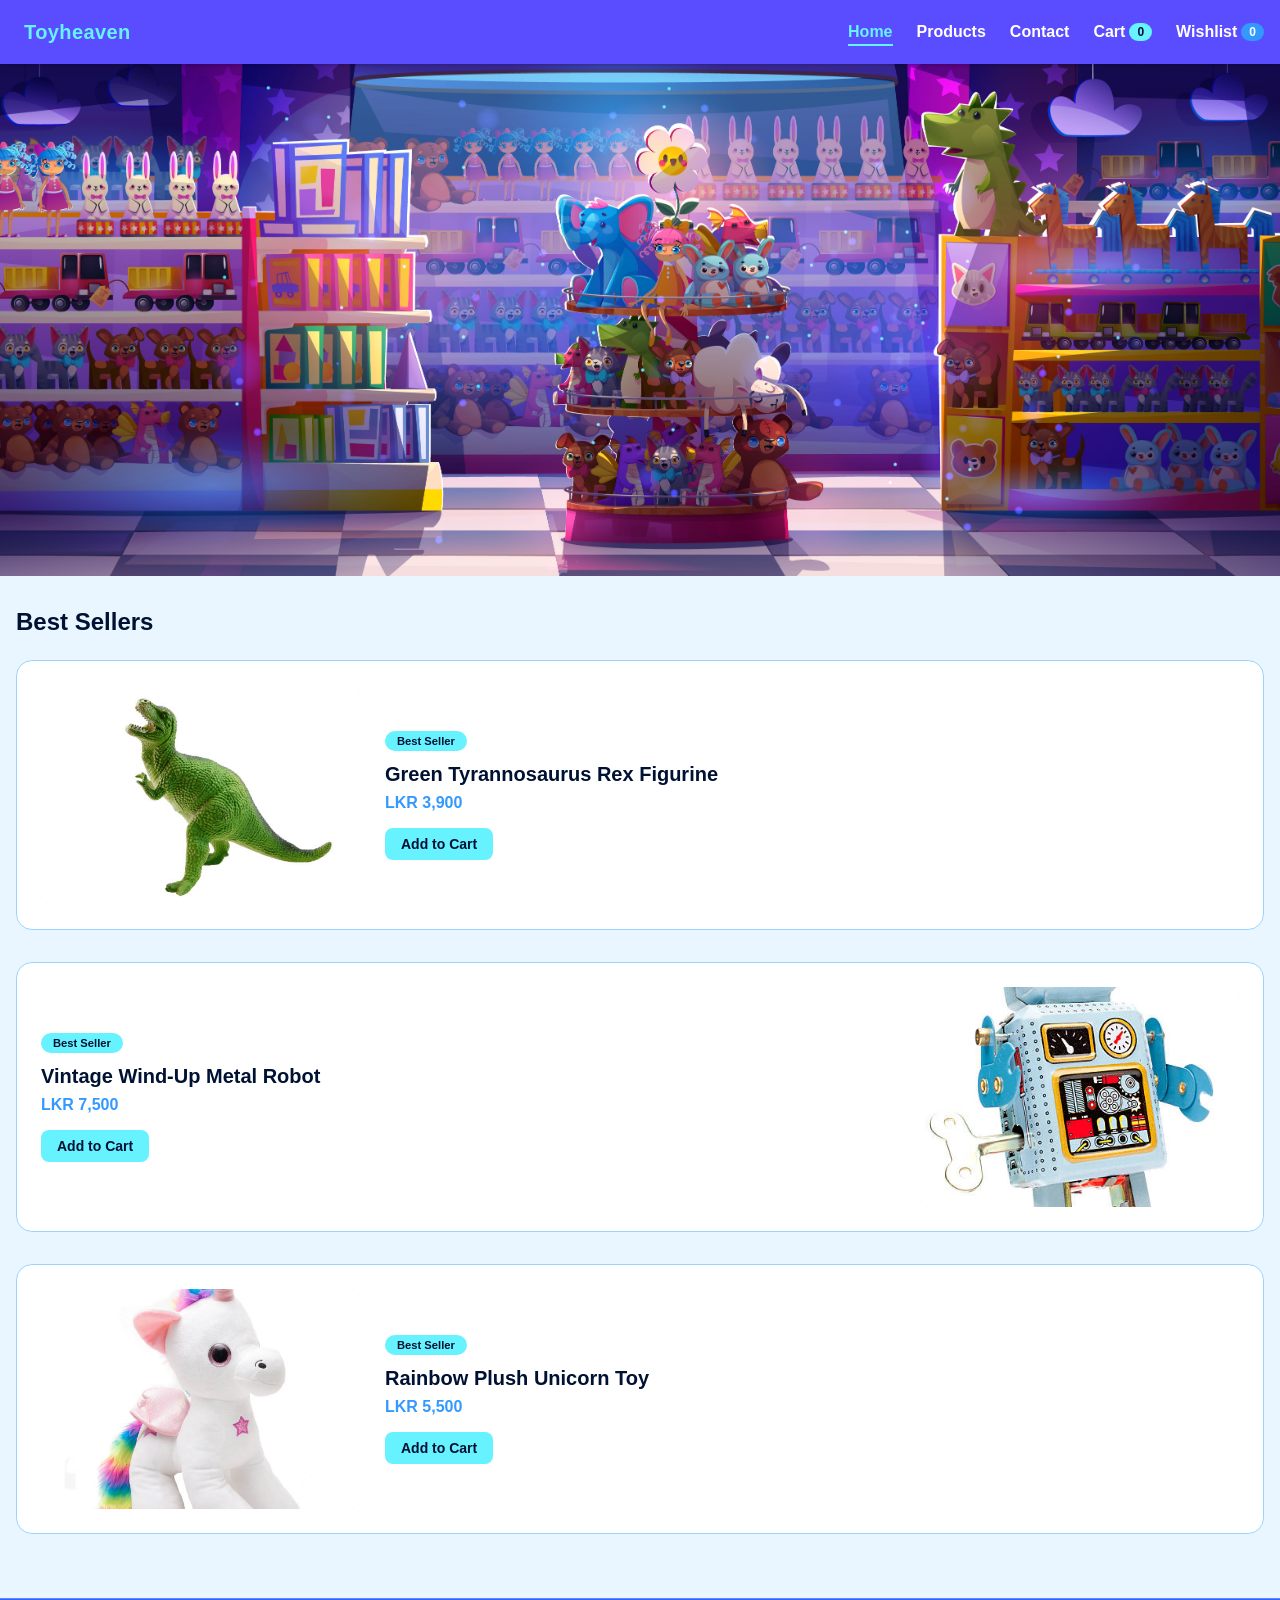
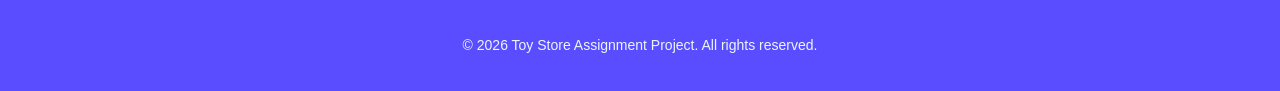
==== index.html @ 1f8c332a "renamed home.html to index.html" ====
<!doctype html>
<html lang="en">
  <head>
    <meta charset="UTF-8" />
    <meta name="viewport" content="width=device-width, initial-scale=1.0" />
    <title>Home</title>
    <link rel="stylesheet" href="style.css" />
  </head>
  <body class="page">
    <nav class="navbar">
      <div class="container">
        <div class="navRow">
          <div class="logo">
            <span class="logoIcon"></span>
            <span class="logoText">Toyheaven</span>
          </div>

          <ul class="navLinks">
            <li><a href="index.html" class="navLink active">Home</a></li>
            <li><a href="product.html" class="navLink">Products</a></li>
            <li><a href="Feedback.html" class="navLink">Contact</a></li>
            <li>
              <a href="Cart.html" class="navLink navLinkIcon">
                Cart <span id="cart-count" class="badge">0</span>
              </a>
            </li>
            <li>
              <a href="Wishlist.html" class="navLink navLinkIcon">
                Wishlist
                <span id="wishlist-count" class="badge badgeAlt">0</span>
              </a>
            </li>
          </ul>

          <button id="mobile-menu-btn" class="menuToggle">Menu</button>
        </div>
      </div>

      <div id="mobile-menu" class="mobileMenu hidden">
        <a href="index.html" class="mobileLink active">Home</a>
        <a href="product.html" class="mobileLink">Products</a>
        <a href="Feedback.html" class="mobileLink">Contact</a>
        <a href="Cart.html" class="mobileLink"
          >Cart (<span id="mobile-cart-count">0</span>)</a
        >
        <a href="Wishlist.html" class="mobileLink"
          >Wishlist (<span id="mobile-wishlist-count">0</span>)</a
        >
      </div>
    </nav>

    <div class="banner">
      <img src="banner.jpg" alt="ToyWorld store banner" class="bannerImg" />
    </div>

    <main class="container main">
      <h2 class="sectionTitle">Best Sellers</h2>

      <section class="bestSellers">
        <div class="bestSellerRow">
          <div class="bestSellerImage">
            <img
              src="trex.jpg"
              alt="Green Tyrannosaurus Rex Figurine"
              class="productImg"
              onerror="
                this.style.display = 'none';
                this.nextElementSibling.style.display = 'block';
              "
            />
            <div class="svgFallback hidden">
              <div class="fallbackBox" style="background-color: #3399ff">
                <span class="fallbackLetter">G</span>
              </div>
            </div>
          </div>
          <div class="bestSellerContent">
            <span class="bestSellerTag">Best Seller</span>
            <h3 class="bestSellerTitle">Green Tyrannosaurus Rex Figurine</h3>
            <p class="bestSellerPrice">LKR 3,900</p>
            <button
              onclick="addToCart(1, 'Green Tyrannosaurus Rex Figurine', 3900)"
              class="btn"
            >
              Add to Cart
            </button>
          </div>
        </div>

        <div class="bestSellerRow reversed">
          <div class="bestSellerImage">
            <img
              src="robot.jpg"
              alt="Vintage Wind-Up Metal Robot"
              class="productImg"
              onerror="
                this.style.display = 'none';
                this.nextElementSibling.style.display = 'block';
              "
            />
            <div class="svgFallback hidden">
              <div class="fallbackBox" style="background-color: #5a4dff">
                <span class="fallbackLetter">V</span>
              </div>
            </div>
          </div>
          <div class="bestSellerContent">
            <span class="bestSellerTag">Best Seller</span>
            <h3 class="bestSellerTitle">Vintage Wind-Up Metal Robot</h3>
            <p class="bestSellerPrice">LKR 7,500</p>
            <button
              onclick="addToCart(4, 'Vintage Wind-Up Metal Robot', 7500)"
              class="btn"
            >
              Add to Cart
            </button>
          </div>
        </div>

        <div class="bestSellerRow">
          <div class="bestSellerImage">
            <img
              src="unicorn.jpg"
              alt="Rainbow Plush Unicorn Toy"
              class="productImg"
              onerror="
                this.style.display = 'none';
                this.nextElementSibling.style.display = 'block';
              "
            />
            <div class="svgFallback hidden">
              <div class="fallbackBox" style="background-color: #3399ff">
                <span class="fallbackLetter">R</span>
              </div>
            </div>
          </div>
          <div class="bestSellerContent">
            <span class="bestSellerTag">Best Seller</span>
            <h3 class="bestSellerTitle">Rainbow Plush Unicorn Toy</h3>
            <p class="bestSellerPrice">LKR 5,500</p>
            <button
              onclick="addToCart(5, 'Rainbow Plush Unicorn Toy', 5500)"
              class="btn"
            >
              Add to Cart
            </button>
          </div>
        </div>
      </section>
    </main>

    <div id="toast" class="toast">
      <h4 class="toastTitle" id="toast-title">Notification</h4>
      <p class="toastMessage" id="toast-message">Item added to cart!</p>
    </div>

    <footer class="footer">
      <p>&copy; 2026 Toy Store Assignment Project. All rights reserved.</p>
    </footer>

    <script src="home.js"></script>
  </body>
</html>
---- style.css ----
* {
  box-sizing: border-box;
}

body {
  margin: 0;
  font-family: 'Inter', sans-serif;
  background-color: #eaf6ff;
  color: #001233;
}

.hidden {
  display: none !important;
}

.page {
  min-height: 100vh;
  display: flex;
  flex-direction: column;
}

.container {
  max-width: 1280px;
  margin: 0 auto;
  padding: 0 1rem;
}

.navbar {
  background-color: #5a4dff;
  color: #ffffff;
  box-shadow: 0 1px 3px rgba(0, 0, 0, 0.2);
  position: sticky;
  top: 0;
  z-index: 50;
}

.navRow {
  display: flex;
  align-items: center;
  justify-content: space-between;
  height: 64px;
}

.logo {
  display: flex;
  align-items: center;
  gap: 0.5rem;
}

.logoText {
  font-weight: bold;
  font-size: 1.25rem;
  letter-spacing: 0.02em;
  color: #66f2ff;
}

.navLinks {
  display: none;
  align-items: center;
  gap: 1.5rem;
  font-weight: 600;
  list-style: none;
  margin: 0;
  padding: 0;
}

.navLink {
  color: #ffffff;
  text-decoration: none;
  transition: color 0.2s ease;
}

.navLink:hover {
  color: #66f2ff;
}

.navLink.active {
  color: #66f2ff;
  border-bottom: 2px solid #66f2ff;
  padding-bottom: 0.25rem;
}

.navLinkIcon {
  display: flex;
  align-items: center;
  gap: 0.25rem;
}

.badge {
  background-color: #66f2ff;
  color: #001233;
  font-size: 0.75rem;
  font-weight: bold;
  padding: 0.125rem 0.5rem;
  border-radius: 9999px;
}

.badgeAlt {
  background-color: #3399ff;
  color: #ffffff;
}

.menuToggle {
  display: block;
  background: none;
  border: 1px solid #66f2ff;
  border-radius: 0.375rem;
  color: #ffffff;
  font-size: 0.875rem;
  font-weight: 600;
  padding: 0.35rem 0.75rem;
  cursor: pointer;
}

.menuToggle:hover {
  color: #66f2ff;
  border-color: #ffffff;
}

.mobileMenu {
  background-color: #3399ff;
  border-top: 1px solid #5a4dff;
  padding: 0.5rem 1rem 1rem;
}

.mobileLink {
  display: block;
  padding: 0.5rem 0;
  color: #ffffff;
  text-decoration: none;
}

.mobileLink:hover {
  color: #66f2ff;
}

.mobileLink.active {
  color: #66f2ff;
  font-weight: bold;
}

@media (min-width: 768px) {
  .navLinks {
    display: flex;
  }
  .menuToggle,
  .mobileMenu {
    display: none;
  }
}


.main {
  flex-grow: 1;
  width: 100%;
  padding: 2rem 1rem;
}

.searchSection {
  margin-bottom: 2rem;
}

.searchBar {
  background-color: #ffffff;
  border: 1px solid #99d6ff;
  border-radius: 1rem;
  box-shadow: 0 1px 2px rgba(0, 0, 0, 0.05);
  padding: 0.5rem;
  display: flex;
  align-items: center;
  gap: 0.5rem;
  max-width: 900px;
  margin: 0 auto;
}

.searchInput {
  width: 100%;
  background-color: #ffffff;
  color: #001233;
  border: none;
  outline: none;
  padding: 0.5rem;
  font-size: 1rem;
  font-weight: 500;
}

.searchButton {
  background-color: #3399ff;
  color: #ffffff;
  font-weight: bold;
  border: none;
  padding: 0.65rem 1.5rem;
  border-radius: 0.75rem;
  box-shadow: 0 1px 2px rgba(0, 0, 0, 0.05);
  display: flex;
  align-items: center;
  gap: 0.5rem;
  cursor: pointer;
  transition: background-color 0.2s ease;
}

.searchButton:hover {
  background-color: #5a4dff;
}

.productsGrid {
  display: grid;
  grid-template-columns: 1fr;
  gap: 1.5rem;
}

@media (min-width: 640px) {
  .productsGrid {
    grid-template-columns: repeat(2, 1fr);
  }
}

@media (min-width: 1024px) {
  .productsGrid {
    grid-template-columns: repeat(4, 1fr);
  }
}

.emptyState {
  text-align: center;
  padding: 4rem 0;
}

.emptyTitle {
  font-size: 1.25rem;
  font-weight: bold;
  color: #5a4dff;
}

.emptyText {
  color: #3399ff;
  margin-top: 0.25rem;
}


.card {
  position: relative;
  background-color: #ffffff;
  border: 1px solid #99d6ff;
  border-radius: 1rem;
  padding: 1rem;
  transition: transform 0.2s ease, box-shadow 0.2s ease;
  display: flex;
  flex-direction: column;
  justify-content: space-between;
}

.card:hover {
  transform: translateY(-4px);
  box-shadow: 0 10px 15px -3px rgba(0, 109, 255, 0.2), 0 4px 6px -2px rgba(0, 109, 255, 0.1);
}

.wishlistBtn {
  position: absolute;
  top: 0.75rem;
  right: 0.75rem;
  z-index: 10;
  background-color: #ffffff;
  border: 1px solid #99d6ff;
  padding: 0.3rem 0.65rem;
  border-radius: 9999px;
  font-size: 0.7rem;
  font-weight: 600;
  color: #3399ff;
  box-shadow: 0 1px 2px rgba(0, 0, 0, 0.05);
  cursor: pointer;
  transition: color 0.2s ease, border-color 0.2s ease;
}

.wishlistBtn:hover {
  color: #5a4dff;
  border-color: #5a4dff;
}

.wishlistBtn.active {
  color: #ffffff;
  background-color: #5a4dff;
  border-color: #5a4dff;
}

.imgBox {
  position: relative;
  width: 100%;
  height: 180px;
  background-color: #eaf6ff;
  border-radius: 0.75rem;
  display: flex;
  align-items: center;
  justify-content: center;
  overflow: hidden;
  box-shadow: inset 0 2px 4px rgba(0, 0, 0, 0.06);
}

.productImg {
  width: 100%;
  height: 100%;
  object-fit: cover;
  border-radius: 0.5rem;
}

.svgFallback {
  width: 100%;
  height: 100%;
}

.fallbackBox {
  width: 100%;
  height: 100%;
  display: flex;
  align-items: center;
  justify-content: center;
}

.fallbackLetter {
  color: #ffffff;
  font-size: 3rem;
  font-weight: bold;
}

.cardInfo {
  margin: 1rem 0 0.75rem;
  flex-grow: 1;
}

.productName {
  font-weight: bold;
  color: #001233;
  font-size: 1rem;
  line-height: 1.4;
  display: -webkit-box;
  -webkit-line-clamp: 2;
  -webkit-box-orient: vertical;
  overflow: hidden;
}

.productPrice {
  color: #3399ff;
  font-weight: bold;
  font-size: 0.875rem;
  margin-top: 0.25rem;
}

.cardFooter {
  display: flex;
  align-items: center;
  justify-content: space-between;
  padding-top: 0.5rem;
  border-top: 1px solid #d6efff;
}

.stockLabel {
  font-size: 0.75rem;
  font-weight: 600;
  color: #3399ff;
}

.btn {
  background-color: #66f2ff;
  color: #001233;
  font-weight: 600;
  font-size: 0.875rem;
  border: none;
  padding: 0.5rem 1rem;
  border-radius: 0.5rem;
  display: flex;
  align-items: center;
  gap: 0.4rem;
  cursor: pointer;
  transition: all 0.2s ease;
}

.btn:hover {
  background-color: #3399ff;
  color: #ffffff;
  transform: scale(1.03);
}


.toast {
  position: fixed;
  bottom: 20px;
  right: 20px;
  background-color: #5a4dff;
  color: #ffffff;
  padding: 0.75rem 1.25rem;
  border-radius: 0.75rem;
  box-shadow: 0 20px 25px -5px rgba(0, 0, 0, 0.3);
  border: 1px solid #3399ff;
  transform: translateY(100px);
  opacity: 0;
  transition: all 0.3s cubic-bezier(0.68, -0.55, 0.27, 1.55);
}

.toast.show {
  transform: translateY(0);
  opacity: 1;
}

.toastTitle {
  font-weight: bold;
  font-size: 0.875rem;
  margin: 0;
  color: #66f2ff;
}

.toastMessage {
  font-size: 0.75rem;
  color: #ffffff;
  margin: 0;
}


.banner {
  width: 100%;
  line-height: 0;
}

.bannerImg {
  width: 100%;
  height: auto;
  display: block;
}


.sectionTitle {
  font-size: 1.5rem;
  font-weight: bold;
  color: #001233;
  margin: 0 0 1.5rem;
}

.bestSellers {
  display: flex;
  flex-direction: column;
  gap: 2rem;
  margin-bottom: 2rem;
}

.bestSellerRow {
  display: flex;
  flex-direction: column;
  gap: 1.5rem;
  align-items: center;
  background-color: #ffffff;
  border: 1px solid #99d6ff;
  border-radius: 1rem;
  padding: 1.5rem;
}

.bestSellerImage {
  width: 100%;
  max-width: 320px;
  height: 220px;
  background-color: #eaf6ff;
  border-radius: 0.75rem;
  display: flex;
  align-items: center;
  justify-content: center;
  overflow: hidden;
  flex-shrink: 0;
}

.bestSellerContent {
  flex: 1;
  text-align: center;
}

.bestSellerTag {
  display: inline-block;
  background-color: #66f2ff;
  color: #001233;
  font-size: 0.7rem;
  font-weight: bold;
  padding: 0.25rem 0.75rem;
  border-radius: 9999px;
  margin-bottom: 0.75rem;
}

.bestSellerTitle {
  font-size: 1.25rem;
  font-weight: bold;
  color: #001233;
  margin: 0 0 0.5rem;
}

.bestSellerPrice {
  font-size: 1rem;
  font-weight: bold;
  color: #3399ff;
  margin: 0 0 1rem;
}

@media (min-width: 768px) {
  .bestSellerRow {
    flex-direction: row;
    text-align: left;
  }

  .bestSellerRow.reversed {
    flex-direction: row-reverse;
  }

  .bestSellerContent {
    text-align: left;
  }
}


.cartList {
  display: flex;
  flex-direction: column;
  gap: 1rem;
  margin-bottom: 2rem;
}

.cartItem {
  display: flex;
  gap: 1rem;
  background-color: #ffffff;
  border: 1px solid #99d6ff;
  border-radius: 1rem;
  padding: 1rem;
}

.itemImage {
  width: 110px;
  height: 110px;
  flex-shrink: 0;
  background-color: #eaf6ff;
  border-radius: 0.75rem;
  display: flex;
  align-items: center;
  justify-content: center;
  overflow: hidden;
}

.itemDetails {
  flex: 1;
  display: flex;
  flex-direction: column;
  justify-content: space-between;
}

.itemInfo {
  margin-bottom: 0.5rem;
}

.itemName {
  font-weight: bold;
  color: #001233;
  font-size: 1rem;
  margin: 0 0 0.25rem;
}

.itemMeta {
  color: #64748b;
  font-size: 0.875rem;
  margin: 0.15rem 0;
}

.itemLineTotal {
  color: #3399ff;
  font-weight: bold;
}

.removeBtn {
  align-self: flex-end;
  background-color: #ffffff;
  border: 1px solid #99d6ff;
  color: #64748b;
  font-size: 0.75rem;
  font-weight: 600;
  padding: 0.4rem 0.9rem;
  border-radius: 0.5rem;
  cursor: pointer;
  transition: color 0.2s ease, border-color 0.2s ease;
}

.removeBtn:hover {
  color: #e11d48;
  border-color: #e11d48;
}

.cartFooter {
  display: flex;
  flex-direction: column-reverse;
  gap: 1rem;
  align-items: stretch;
  margin-bottom: 2rem;
}

.clearCartBtn {
  background-color: #ffffff;
  border: 1px solid #99d6ff;
  color: #3399ff;
  font-weight: 600;
  font-size: 0.875rem;
  padding: 0.65rem 1.25rem;
  border-radius: 0.75rem;
  cursor: pointer;
  transition: all 0.2s ease;
  align-self: flex-start;
}

.clearCartBtn:hover {
  background-color: #eaf6ff;
  border-color: #3399ff;
}

.cartSummary {
  background-color: #ffffff;
  border: 1px solid #99d6ff;
  border-radius: 1rem;
  padding: 1.25rem;
  width: 100%;
}

.summaryRow {
  display: flex;
  justify-content: space-between;
  color: #64748b;
  font-size: 0.9rem;
  margin-bottom: 0.5rem;
}

.summaryRow.total {
  color: #001233;
  font-weight: bold;
  font-size: 1.1rem;
  border-top: 1px solid #d6efff;
  padding-top: 0.5rem;
  margin-bottom: 1rem;
}

.checkoutBtn {
  width: 100%;
  justify-content: center;
}

@media (min-width: 640px) {
  .cartFooter {
    flex-direction: row;
    justify-content: space-between;
    align-items: flex-end;
  }

  .cartSummary {
    max-width: 340px;
  }
}


.checkoutForm {
  background-color: #ffffff;
  border: 1px solid #99d6ff;
  border-radius: 1rem;
  padding: 1.5rem;
  display: flex;
  flex-direction: column;
  margin-bottom: 2rem;
}

.formLabel {
  font-size: 0.85rem;
  font-weight: 600;
  color: #001233;
  margin-bottom: 0.4rem;
}

.formInput {
  width: 100%;
  border: 1px solid #99d6ff;
  border-radius: 0.5rem;
  padding: 0.65rem 0.75rem;
  font-size: 0.95rem;
  font-family: 'Inter', sans-serif;
  color: #001233;
  margin-bottom: 1.25rem;
  outline: none;
  transition: border-color 0.2s ease, box-shadow 0.2s ease;
}

.formInput:focus {
  border-color: #3399ff;
  box-shadow: 0 0 0 3px rgba(51, 153, 255, 0.2);
}

.formInput.inputError {
  border-color: #e11d48;
}

.formError {
  color: #e11d48;
  font-size: 0.78rem;
  margin: -1rem 0 1.25rem;
}

.orderLines {
  margin-bottom: 1rem;
}

.orderLine {
  display: flex;
  justify-content: space-between;
  color: #64748b;
  font-size: 0.85rem;
  margin-bottom: 0.4rem;
}

.paymentOptions {
  display: flex;
  flex-wrap: wrap;
  gap: 0.75rem;
  margin-bottom: 1.5rem;
}

.paymentOption {
  background-color: #eaf6ff;
  border: 1px solid #99d6ff;
  border-radius: 0.5rem;
  padding: 0.6rem 1.25rem;
  font-size: 0.85rem;
  font-weight: 600;
  color: #001233;
  cursor: pointer;
  transition: all 0.2s ease;
}

.paymentOption:hover {
  border-color: #3399ff;
}

.paymentOption.selected {
  background-color: #3399ff;
  border-color: #3399ff;
  color: #ffffff;
}

.checkoutDivider {
  border-top: 1px solid #d6efff;
  margin-bottom: 1.5rem;
}

.checkoutSummary {
  display: flex;
  flex-direction: column;
  gap: 1rem;
  align-items: stretch;
}

.summaryLines {
  flex: 1;
}

.placeOrderBtn {
  justify-content: center;
}

@media (min-width: 640px) {
  .checkoutSummary {
    flex-direction: row;
    align-items: center;
    justify-content: space-between;
  }

  .placeOrderBtn {
    width: auto;
  }
}


.orderReview {
  background-color: #ffffff;
  border: 1px solid #99d6ff;
  border-radius: 1rem;
  padding: 1.5rem;
  margin-bottom: 2rem;
}

.reviewHeading {
  margin: 0 0 1rem;
  font-size: 1.15rem;
  color: #001233;
}

.reviewDetails p {
  margin: 0.3rem 0;
  font-size: 0.9rem;
  color: #001233;
}

.reviewTotalRow {
  margin-bottom: 1.5rem;
}

.reviewActions {
  display: flex;
  flex-direction: column;
  gap: 0.75rem;
}

@media (min-width: 640px) {
  .reviewActions {
    flex-direction: row;
    justify-content: flex-end;
  }
}


.successOverlay {
  position: fixed;
  inset: 0;
  background-color: rgba(0, 18, 51, 0.55);
  display: flex;
  align-items: center;
  justify-content: center;
  z-index: 100;
  opacity: 0;
  transition: opacity 0.3s ease;
}

.successOverlay.show {
  opacity: 1;
}

.successCard {
  background-color: #ffffff;
  border-radius: 1rem;
  padding: 2.5rem 2rem;
  text-align: center;
  max-width: 360px;
  width: 90%;
  transform: scale(0.85);
  transition: transform 0.3s ease;
}

.successOverlay.show .successCard {
  transform: scale(1);
}

.successCheck {
  width: 80px;
  height: 80px;
  margin: 0 auto 1.25rem;
}

.successCheckSvg {
  width: 100%;
  height: 100%;
}

.successCheckCircle {
  stroke: #3399ff;
  stroke-width: 3;
  stroke-dasharray: 151;
  stroke-dashoffset: 151;
  animation: successCircle 0.5s ease forwards;
}

.successCheckMark {
  stroke: #3399ff;
  stroke-width: 4;
  stroke-linecap: round;
  stroke-linejoin: round;
  stroke-dasharray: 40;
  stroke-dashoffset: 40;
  animation: successMark 0.3s ease forwards 0.4s;
}

@keyframes successCircle {
  to {
    stroke-dashoffset: 0;
  }
}

@keyframes successMark {
  to {
    stroke-dashoffset: 0;
  }
}

.successTitle {
  margin: 0 0 0.5rem;
  font-size: 1.25rem;
  color: #001233;
}

.successText {
  margin: 0;
  font-size: 0.9rem;
  color: #64748b;
}


.wishlistFilters {
  display: flex;
  flex-wrap: wrap;
  gap: 0.6rem;
  margin-bottom: 1.5rem;
}

.filterTab {
  background-color: #ffffff;
  border: 1px solid #99d6ff;
  color: #3399ff;
  font-size: 0.8rem;
  font-weight: 600;
  padding: 0.45rem 1rem;
  border-radius: 9999px;
  cursor: pointer;
  transition: all 0.2s ease;
}

.filterTab:hover {
  border-color: #3399ff;
}

.filterTab.active {
  background-color: #3399ff;
  border-color: #3399ff;
  color: #ffffff;
}

.wishlistList {
  display: flex;
  flex-direction: column;
  gap: 1rem;
  margin-bottom: 2rem;
}

.wishlistItem {
  display: flex;
  flex-direction: column;
  gap: 1rem;
  background-color: #ffffff;
  border: 1px solid #99d6ff;
  border-radius: 1rem;
  padding: 1rem;
}

.statusOptions {
  display: flex;
  flex-wrap: wrap;
  gap: 0.5rem;
  margin-top: 0.5rem;
}

.statusOption {
  background-color: #eaf6ff;
  border: 1px solid #99d6ff;
  border-radius: 0.4rem;
  padding: 0.35rem 0.7rem;
  font-size: 0.75rem;
  font-weight: 600;
  color: #001233;
  cursor: pointer;
  transition: all 0.2s ease;
}

.statusOption:hover {
  border-color: #3399ff;
}

.statusOption.selected {
  background-color: #3399ff;
  border-color: #3399ff;
  color: #ffffff;
}

.wishlistItemActions {
  display: flex;
  gap: 0.75rem;
}

@media (min-width: 640px) {
  .wishlistItem {
    flex-direction: row;
    align-items: center;
  }

  .wishlistItemActions {
    flex-direction: column;
    margin-left: auto;
  }
}


.formTextarea {
  resize: vertical;
  font-family: 'Inter', sans-serif;
}

.submitFeedbackBtn {
  justify-content: center;
}

.feedbackConfirmation {
  background-color: #ffffff;
  border: 1px solid #99d6ff;
  border-radius: 1rem;
  padding: 2rem;
  text-align: center;
  margin-bottom: 2rem;
}

.confirmationTitle {
  color: #3399ff;
  font-size: 1.25rem;
  margin: 0 0 0.5rem;
}

.confirmationText {
  color: #64748b;
  margin: 0;
}


.faqTitle {
  margin-top: 2.5rem;
}

.faqAccordion {
  display: flex;
  flex-direction: column;
  gap: 0.75rem;
  margin-bottom: 2rem;
}

.faqItem {
  background-color: #ffffff;
  border: 1px solid #99d6ff;
  border-radius: 0.75rem;
  overflow: hidden;
}

.faqQuestion {
  width: 100%;
  background: none;
  border: none;
  text-align: left;
  padding: 1rem 1.25rem;
  font-size: 0.95rem;
  font-weight: 600;
  color: #001233;
  cursor: pointer;
  display: flex;
  align-items: center;
  justify-content: space-between;
}

.faqIcon {
  color: #3399ff;
  font-size: 1.1rem;
  font-weight: bold;
  transition: transform 0.2s ease;
}

.faqItem.open .faqIcon {
  transform: rotate(45deg);
}

.faqAnswer {
  max-height: 0;
  overflow: hidden;
  transition: max-height 0.3s ease;
}

.faqAnswer p {
  margin: 0;
  padding: 0 1.25rem 1rem;
  color: #64748b;
  font-size: 0.9rem;
  line-height: 1.5;
}

.faqItem.open .faqAnswer {
  max-height: 200px;
}


.footer {
  background-color: #5a4dff;
  color: #eaf6ff;
  padding: 1.5rem 0;
  text-align: center;
  font-size: 0.875rem;
  border-top: 1px solid #3399ff;
}
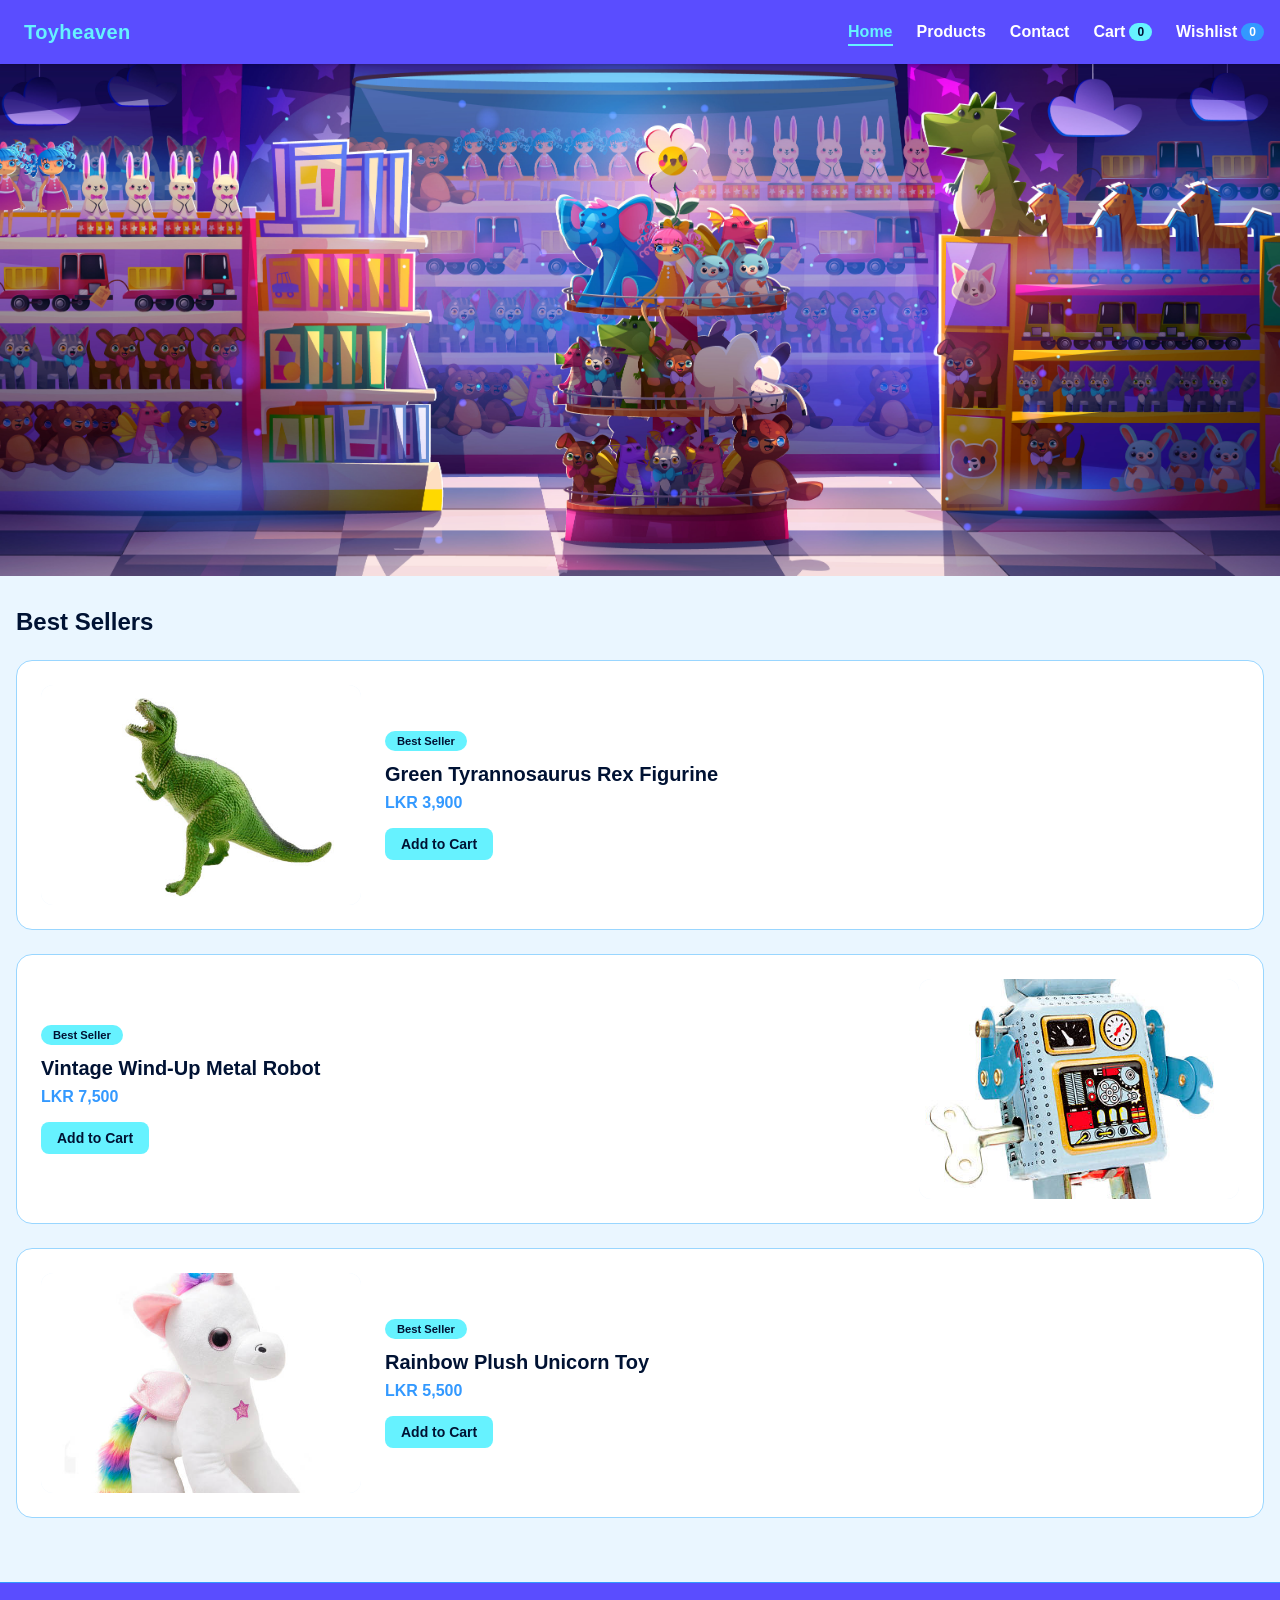
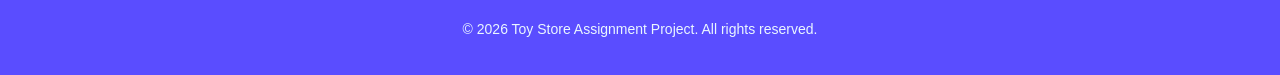
==== commit 2de557a3: "fixed HTML errors" ====
--- a/index.html
+++ b/index.html
@@ -4,7 +4,7 @@
     <meta charset="UTF-8" />
     <meta name="viewport" content="width=device-width, initial-scale=1.0" />
     <title>Home</title>
-    <link rel="stylesheet" href="style.css" />
+    <link rel="stylesheet" href="css/style.css" />
   </head>
   <body class="page">
     <nav class="navbar">
@@ -50,17 +50,17 @@
     </nav>
 
     <div class="banner">
-      <img src="banner.jpg" alt="ToyWorld store banner" class="bannerImg" />
+      <img src="img/banner.jpg" alt="ToyWorld store banner" class="bannerImg" />
     </div>
 
     <main class="container main">
-      <h2 class="sectionTitle">Best Sellers</h2>
+      <h1 class="sectionTitle">Best Sellers</h1>
 
       <section class="bestSellers">
         <div class="bestSellerRow">
           <div class="bestSellerImage">
             <img
-              src="trex.jpg"
+              src="img/trex.jpg"
               alt="Green Tyrannosaurus Rex Figurine"
               class="productImg"
               onerror="
@@ -90,7 +90,7 @@
         <div class="bestSellerRow reversed">
           <div class="bestSellerImage">
             <img
-              src="robot.jpg"
+              src="img/robot.jpg"
               alt="Vintage Wind-Up Metal Robot"
               class="productImg"
               onerror="
@@ -120,7 +120,7 @@
         <div class="bestSellerRow">
           <div class="bestSellerImage">
             <img
-              src="unicorn.jpg"
+              src="img/unicorn.jpg"
               alt="Rainbow Plush Unicorn Toy"
               class="productImg"
               onerror="
@@ -158,6 +158,6 @@
       <p>&copy; 2026 Toy Store Assignment Project. All rights reserved.</p>
     </footer>
 
-    <script src="home.js"></script>
+    <script src="js/home.js"></script>
   </body>
 </html>
--- a/css/style.css
+++ b/css/style.css
@@ -0,0 +1,1095 @@
+
+* {
+  box-sizing: border-box;
+}
+
+body {
+  margin: 0;
+  font-family: 'Inter', sans-serif;
+  background-color: #eaf6ff;
+  color: #001233;
+}
+
+.hidden {
+  display: none !important;
+}
+
+.page {
+  min-height: 100vh;
+  display: flex;
+  flex-direction: column;
+}
+
+.container {
+  max-width: 1280px;
+  margin: 0 auto;
+  padding: 0 1rem;
+}
+
+.navbar {
+  background-color: #5a4dff;
+  color: #ffffff;
+  box-shadow: 0 1px 3px rgba(0, 0, 0, 0.2);
+  position: sticky;
+  top: 0;
+  z-index: 50;
+}
+
+.navRow {
+  display: flex;
+  align-items: center;
+  justify-content: space-between;
+  height: 64px;
+}
+
+.logo {
+  display: flex;
+  align-items: center;
+  gap: 0.5rem;
+}
+
+.logoText {
+  font-weight: bold;
+  font-size: 1.25rem;
+  letter-spacing: 0.02em;
+  color: #66f2ff;
+}
+
+.navLinks {
+  display: none;
+  align-items: center;
+  gap: 1.5rem;
+  font-weight: 600;
+  list-style: none;
+  margin: 0;
+  padding: 0;
+}
+
+.navLink {
+  color: #ffffff;
+  text-decoration: none;
+  transition: color 0.2s ease;
+}
+
+.navLink:hover {
+  color: #66f2ff;
+}
+
+.navLink.active {
+  color: #66f2ff;
+  border-bottom: 2px solid #66f2ff;
+  padding-bottom: 0.25rem;
+}
+
+.navLinkIcon {
+  display: flex;
+  align-items: center;
+  gap: 0.25rem;
+}
+
+.badge {
+  background-color: #66f2ff;
+  color: #001233;
+  font-size: 0.75rem;
+  font-weight: bold;
+  padding: 0.125rem 0.5rem;
+  border-radius: 9999px;
+}
+
+.badgeAlt {
+  background-color: #3399ff;
+  color: #ffffff;
+}
+
+.menuToggle {
+  display: block;
+  background: none;
+  border: 1px solid #66f2ff;
+  border-radius: 0.375rem;
+  color: #ffffff;
+  font-size: 0.875rem;
+  font-weight: 600;
+  padding: 0.35rem 0.75rem;
+  cursor: pointer;
+}
+
+.menuToggle:hover {
+  color: #66f2ff;
+  border-color: #ffffff;
+}
+
+.mobileMenu {
+  background-color: #3399ff;
+  border-top: 1px solid #5a4dff;
+  padding: 0.5rem 1rem 1rem;
+}
+
+.mobileLink {
+  display: block;
+  padding: 0.5rem 0;
+  color: #ffffff;
+  text-decoration: none;
+}
+
+.mobileLink:hover {
+  color: #66f2ff;
+}
+
+.mobileLink.active {
+  color: #66f2ff;
+  font-weight: bold;
+}
+
+@media (min-width: 768px) {
+  .navLinks {
+    display: flex;
+  }
+  .menuToggle,
+  .mobileMenu {
+    display: none;
+  }
+}
+
+
+.main {
+  flex-grow: 1;
+  width: 100%;
+  padding: 2rem 1rem;
+}
+
+.searchSection {
+  margin-bottom: 2rem;
+}
+
+.searchBar {
+  background-color: #ffffff;
+  border: 1px solid #99d6ff;
+  border-radius: 1rem;
+  box-shadow: 0 1px 2px rgba(0, 0, 0, 0.05);
+  padding: 0.5rem;
+  display: flex;
+  align-items: center;
+  gap: 0.5rem;
+  max-width: 900px;
+  margin: 0 auto;
+}
+
+.searchInput {
+  width: 100%;
+  background-color: #ffffff;
+  color: #001233;
+  border: none;
+  outline: none;
+  padding: 0.5rem;
+  font-size: 1rem;
+  font-weight: 500;
+}
+
+.searchButton {
+  background-color: #3399ff;
+  color: #ffffff;
+  font-weight: bold;
+  border: none;
+  padding: 0.65rem 1.5rem;
+  border-radius: 0.75rem;
+  box-shadow: 0 1px 2px rgba(0, 0, 0, 0.05);
+  display: flex;
+  align-items: center;
+  gap: 0.5rem;
+  cursor: pointer;
+  transition: background-color 0.2s ease;
+}
+
+.searchButton:hover {
+  background-color: #5a4dff;
+}
+
+.productsGrid {
+  display: grid;
+  grid-template-columns: 1fr;
+  gap: 1.5rem;
+}
+
+@media (min-width: 640px) {
+  .productsGrid {
+    grid-template-columns: repeat(2, 1fr);
+  }
+}
+
+@media (min-width: 1024px) {
+  .productsGrid {
+    grid-template-columns: repeat(4, 1fr);
+  }
+}
+
+.emptyState {
+  text-align: center;
+  padding: 4rem 0;
+}
+
+.emptyTitle {
+  font-size: 1.25rem;
+  font-weight: bold;
+  color: #5a4dff;
+}
+
+.emptyText {
+  color: #3399ff;
+  margin-top: 0.25rem;
+}
+
+
+.card {
+  position: relative;
+  background-color: #ffffff;
+  border: 1px solid #99d6ff;
+  border-radius: 1rem;
+  padding: 1rem;
+  transition: transform 0.2s ease, box-shadow 0.2s ease;
+  display: flex;
+  flex-direction: column;
+  justify-content: space-between;
+}
+
+.card:hover {
+  transform: translateY(-4px);
+  box-shadow: 0 10px 15px -3px rgba(0, 109, 255, 0.2), 0 4px 6px -2px rgba(0, 109, 255, 0.1);
+}
+
+.wishlistBtn {
+  position: absolute;
+  top: 0.75rem;
+  right: 0.75rem;
+  z-index: 10;
+  background-color: #61caff;
+  border: 1px solid #000000;
+  padding: 0.3rem 0.65rem;
+  border-radius: 9999px;
+  font-size: 0.7rem;
+  font-weight: 600;
+  color: #000000;
+  box-shadow: 0 1px 2px rgba(0, 0, 0, 0.05);
+  cursor: pointer;
+  transition: color 0.2s ease, border-color 0.2s ease;
+}
+
+.wishlistBtn:hover {
+  color: #5a4dff;
+  border-color: #5a4dff;
+}
+
+.wishlistBtn.active {
+  color: #ffffff;
+  background-color: #5a4dff;
+  border-color: #5a4dff;
+}
+
+.imgBox {
+  position: relative;
+  width: 100%;
+  height: 180px;
+  background-color: #eaf6ff;
+  border-radius: 0.75rem;
+  display: flex;
+  align-items: center;
+  justify-content: center;
+  overflow: hidden;
+  box-shadow: inset 0 2px 4px rgba(0, 0, 0, 0.06);
+}
+
+.productImg {
+  width: 100%;
+  height: 100%;
+  object-fit: cover;
+  border-radius: 0.5rem;
+}
+
+.svgFallback {
+  width: 100%;
+  height: 100%;
+}
+
+.fallbackBox {
+  width: 100%;
+  height: 100%;
+  display: flex;
+  align-items: center;
+  justify-content: center;
+}
+
+.fallbackLetter {
+  color: #ffffff;
+  font-size: 3rem;
+  font-weight: bold;
+}
+
+.cardInfo {
+  margin: 1rem 0 0.75rem;
+  flex-grow: 1;
+}
+
+.productName {
+  font-weight: bold;
+  color: #001233;
+  font-size: 1rem;
+  line-height: 1.4;
+  display: -webkit-box;
+  -webkit-line-clamp: 2;
+  -webkit-box-orient: vertical;
+  overflow: hidden;
+}
+
+.productPrice {
+  color: #000000;
+  font-weight: bold;
+  font-size: 0.875rem;
+  margin-top: 0.25rem;
+}
+
+.cardFooter {
+  display: flex;
+  align-items: center;
+  justify-content: space-between;
+  padding-top: 0.5rem;
+  border-top: 1px solid #d6efff;
+}
+
+.stockLabel {
+  font-size: 0.75rem;
+  font-weight: 600;
+  color: #3399ff;
+}
+
+.btn {
+  background-color: #66f2ff;
+  color: #001233;
+  font-weight: 600;
+  font-size: 0.875rem;
+  border: none;
+  padding: 0.5rem 1rem;
+  border-radius: 0.5rem;
+  display: flex;
+  align-items: center;
+  gap: 0.4rem;
+  cursor: pointer;
+  transition: all 0.2s ease;
+}
+
+.btn:hover {
+  background-color: #3399ff;
+  color: #ffffff;
+  transform: scale(1.03);
+}
+
+
+.toast {
+  position: fixed;
+  bottom: 20px;
+  right: 20px;
+  background-color: #5a4dff;
+  color: #ffffff;
+  padding: 0.75rem 1.25rem;
+  border-radius: 0.75rem;
+  box-shadow: 0 20px 25px -5px rgba(0, 0, 0, 0.3);
+  border: 1px solid #3399ff;
+  transform: translateY(100px);
+  opacity: 0;
+  transition: all 0.3s cubic-bezier(0.68, -0.55, 0.27, 1.55);
+}
+
+.toast.show {
+  transform: translateY(0);
+  opacity: 1;
+}
+
+.toastTitle {
+  font-weight: bold;
+  font-size: 0.875rem;
+  margin: 0;
+  color: #66f2ff;
+}
+
+.toastMessage {
+  font-size: 0.75rem;
+  color: #ffffff;
+  margin: 0;
+}
+
+
+.banner {
+  width: 100%;
+  line-height: 0;
+}
+
+.bannerImg {
+  width: 100%;
+  height: auto;
+  display: block;
+}
+
+
+.sectionTitle {
+  font-size: 1.5rem;
+  font-weight: bold;
+  color: #001233;
+  margin: 0 0 1.5rem;
+}
+
+.bestSellers {
+  display: flex;
+  flex-direction: column;
+  gap: 1.5rem;
+  margin-bottom: 2rem;
+}
+
+.bestSellerRow {
+  display: flex;
+  flex-direction: column;
+  gap: 1.5rem;
+  align-items: center;
+  background-color: #ffffff;
+  border: 1px solid #99d6ff;
+  border-radius: 1rem;
+  padding: 1.5rem;  
+}
+
+
+.bestSellerImage {
+  width: 100%;
+  max-width: 320px;
+  height: 220px;
+  background-color: #eaf6ff;
+  border-radius: 0.75rem;
+  display: flex;
+  align-items: center;
+  justify-content: center;
+  overflow: hidden;
+  flex-shrink: 0;
+}
+
+.bestSellerContent {
+  flex: 1;
+  text-align: center;
+}
+
+.bestSellerTag {
+  display: inline-block;
+  background-color: #66f2ff;
+  color: #001233;
+  font-size: 0.7rem;
+  font-weight: bold;
+  padding: 0.25rem 0.75rem;
+  border-radius: 1000px;
+  margin-bottom: 0.75rem;
+}
+
+.bestSellerTitle {
+  font-size: 1.25rem;
+  font-weight: bold;
+  color: #001233;
+  margin: 0 0 0.5rem;
+}
+
+.bestSellerPrice {
+  font-size: 1rem;
+  font-weight: bold;
+  color: #3399ff;
+  margin: 0 0 1rem;
+}
+
+@media (min-width: 768px) {
+  .bestSellerRow {
+    flex-direction: row;
+    text-align: left;
+  }
+
+  .bestSellerRow.reversed {
+    flex-direction: row-reverse;
+  }
+
+  .bestSellerContent {
+    text-align: left;
+  }
+}
+
+
+.cartList {
+  display: flex;
+  flex-direction: column;
+  gap: 1rem;
+  margin-bottom: 2rem;
+}
+
+.cartItem {
+  display: flex;
+  gap: 1rem;
+  background-color: #ffffff;
+  border: 1px solid #99d6ff;
+  border-radius: 1rem;
+  padding: 1rem;
+}
+
+.itemImage {
+  width: 110px;
+  height: 110px;
+  flex-shrink: 0;
+  background-color: #eaf6ff;
+  border-radius: 0.75rem;
+  display: flex;
+  align-items: center;
+  justify-content: center;
+  overflow: hidden;
+}
+
+.itemDetails {
+  flex: 1;
+  display: flex;
+  flex-direction: column;
+  justify-content: space-between;
+}
+
+.itemInfo {
+  margin-bottom: 0.5rem;
+}
+
+.itemName {
+  font-weight: bold;
+  color: #001233;
+  font-size: 1rem;
+  margin: 0 0 0.25rem;
+}
+
+.itemMeta {
+  color: #64748b;
+  font-size: 0.875rem;
+  margin: 0.15rem 0;
+}
+
+.itemLineTotal {
+  color: #3399ff;
+  font-weight: bold;
+}
+
+.removeBtn {
+  align-self: flex-end;
+  background-color: #ffffff;
+  border: 1px solid #99d6ff;
+  color: #64748b;
+  font-size: 0.75rem;
+  font-weight: 600;
+  padding: 0.4rem 0.9rem;
+  border-radius: 0.5rem;
+  cursor: pointer;
+  transition: color 0.2s ease, border-color 0.2s ease;
+}
+
+.removeBtn:hover {
+  color: #e11d48;
+  border-color: #e11d48;
+}
+
+.cartFooter {
+  display: flex;
+  flex-direction: column-reverse;
+  gap: 1rem;
+  align-items: stretch;
+  margin-bottom: 2rem;
+}
+
+.clearCartBtn {
+  background-color: #ffffff;
+  border: 1px solid #99d6ff;
+  color: #3399ff;
+  font-weight: 600;
+  font-size: 0.875rem;
+  padding: 0.65rem 1.25rem;
+  border-radius: 0.75rem;
+  cursor: pointer;
+  transition: all 0.2s ease;
+  align-self: flex-start;
+}
+
+.clearCartBtn:hover {
+  background-color: #eaf6ff;
+  border-color: #3399ff;
+}
+
+.cartSummary {
+  background-color: #ffffff;
+  border: 1px solid #99d6ff;
+  border-radius: 1rem;
+  padding: 1.25rem;
+  width: 100%;
+}
+
+.summaryRow {
+  display: flex;
+  justify-content: space-between;
+  color: #64748b;
+  font-size: 0.9rem;
+  margin-bottom: 0.5rem;
+}
+
+.summaryRow.total {
+  color: #001233;
+  font-weight: bold;
+  font-size: 1.1rem;
+  border-top: 1px solid #d6efff;
+  padding-top: 0.5rem;
+  margin-bottom: 1rem;
+}
+
+.checkoutBtn {
+  width: 100%;
+  justify-content: center;
+}
+
+@media (min-width: 640px) {
+  .cartFooter {
+    flex-direction: row;
+    justify-content: space-between;
+    align-items: flex-end;
+  }
+
+  .cartSummary {
+    max-width: 340px;
+  }
+}
+
+
+.checkoutForm {
+  background-color: #ffffff;
+  border: 1px solid #99d6ff;
+  border-radius: 1rem;
+  padding: 1.5rem;
+  display: flex;
+  flex-direction: column;
+  margin-bottom: 2rem;
+}
+
+.formLabel {
+  font-size: 0.85rem;
+  font-weight: 600;
+  color: #001233;
+  margin-bottom: 0.4rem;
+}
+
+.formInput {
+  width: 100%;
+  border: 1px solid #99d6ff;
+  border-radius: 0.5rem;
+  padding: 0.65rem 0.75rem;
+  font-size: 0.95rem;
+  font-family: 'Inter', sans-serif;
+  color: #001233;
+  margin-bottom: 1.25rem;
+  outline: none;
+  transition: border-color 0.2s ease, box-shadow 0.2s ease;
+}
+
+.formInput:focus {
+  border-color: #3399ff;
+  box-shadow: 0 0 0 3px rgba(51, 153, 255, 0.2);
+}
+
+.formInput.inputError {
+  border-color: #e11d48;
+}
+
+.formError {
+  color: #e11d48;
+  font-size: 0.78rem;
+  margin: -1rem 0 1.25rem;
+}
+
+.orderLines {
+  margin-bottom: 1rem;
+}
+
+.orderLine {
+  display: flex;
+  justify-content: space-between;
+  color: #64748b;
+  font-size: 0.85rem;
+  margin-bottom: 0.4rem;
+}
+
+.paymentOptions {
+  display: flex;
+  flex-wrap: wrap;
+  gap: 0.75rem;
+  margin-bottom: 1.5rem;
+}
+
+.paymentOption {
+  background-color: #eaf6ff;
+  border: 1px solid #99d6ff;
+  border-radius: 0.5rem;
+  padding: 0.6rem 1.25rem;
+  font-size: 0.85rem;
+  font-weight: 600;
+  color: #001233;
+  cursor: pointer;
+  transition: all 0.2s ease;
+}
+
+.paymentOption:hover {
+  border-color: #3399ff;
+}
+
+.paymentOption.selected {
+  background-color: #3399ff;
+  border-color: #3399ff;
+  color: #ffffff;
+}
+
+.checkoutDivider {
+  border-top: 1px solid #d6efff;
+  margin-bottom: 1.5rem;
+}
+
+.checkoutSummary {
+  display: flex;
+  flex-direction: column;
+  gap: 1rem;
+  align-items: stretch;
+}
+
+.summaryLines {
+  flex: 1;
+}
+
+.placeOrderBtn {
+  justify-content: center;
+}
+
+@media (min-width: 640px) {
+  .checkoutSummary {
+    flex-direction: row;
+    align-items: center;
+    justify-content: space-between;
+  }
+
+  .placeOrderBtn {
+    width: auto;
+  }
+}
+
+
+.orderReview {
+  background-color: #ffffff;
+  border: 1px solid #99d6ff;
+  border-radius: 1rem;
+  padding: 1.5rem;
+  margin-bottom: 2rem;
+}
+
+.reviewHeading {
+  margin: 0 0 1rem;
+  font-size: 1.15rem;
+  color: #001233;
+}
+
+.reviewDetails p {
+  margin: 0.3rem 0;
+  font-size: 0.9rem;
+  color: #001233;
+}
+
+.reviewTotalRow {
+  margin-bottom: 1.5rem;
+}
+
+.reviewActions {
+  display: flex;
+  flex-direction: column;
+  gap: 0.75rem;
+}
+
+@media (min-width: 640px) {
+  .reviewActions {
+    flex-direction: row;
+    justify-content: flex-end;
+  }
+}
+
+
+.successOverlay {
+  position: fixed;
+  inset: 0;
+  background-color: rgba(0, 18, 51, 0.55);
+  display: flex;
+  align-items: center;
+  justify-content: center;
+  z-index: 100;
+  opacity: 0;
+  transition: opacity 0.3s ease;
+}
+
+.successOverlay.show {
+  opacity: 1;
+}
+
+.successCard {
+  background-color: #ffffff;
+  border-radius: 1rem;
+  padding: 2.5rem 2rem;
+  text-align: center;
+  max-width: 360px;
+  width: 90%;
+  transform: scale(0.85);
+  transition: transform 0.3s ease;
+}
+
+.successOverlay.show .successCard {
+  transform: scale(1);
+}
+
+.successCheck {
+  width: 80px;
+  height: 80px;
+  margin: 0 auto 1.25rem;
+}
+
+.successCheckSvg {
+  width: 100%;
+  height: 100%;
+}
+
+.successCheckCircle {
+  stroke: #3399ff;
+  stroke-width: 3;
+  stroke-dasharray: 151;
+  stroke-dashoffset: 151;
+  animation: successCircle 0.5s ease forwards;
+}
+
+.successCheckMark {
+  stroke: #3399ff;
+  stroke-width: 4;
+  stroke-linecap: round;
+  stroke-linejoin: round;
+  stroke-dasharray: 40;
+  stroke-dashoffset: 40;
+  animation: successMark 0.3s ease forwards 0.4s;
+}
+
+@keyframes successCircle {
+  to {
+    stroke-dashoffset: 0;
+  }
+}
+
+@keyframes successMark {
+  to {
+    stroke-dashoffset: 0;
+  }
+}
+
+.successTitle {
+  margin: 0 0 0.5rem;
+  font-size: 1.25rem;
+  color: #001233;
+}
+
+.successText {
+  margin: 0;
+  font-size: 0.9rem;
+  color: #64748b;
+}
+
+
+.wishlistFilters {
+  display: flex;
+  flex-wrap: wrap;
+  gap: 0.6rem;
+  margin-bottom: 1.5rem;
+}
+
+.filterTab {
+  background-color: #ffffff;
+  border: 1px solid #99d6ff;
+  color: #3399ff;
+  font-size: 0.8rem;
+  font-weight: 600;
+  padding: 0.45rem 1rem;
+  border-radius: 9999px;
+  cursor: pointer;
+  transition: all 0.2s ease;
+}
+
+.filterTab:hover {
+  border-color: #3399ff;
+}
+
+.filterTab.active {
+  background-color: #3399ff;
+  border-color: #3399ff;
+  color: #ffffff;
+}
+
+.wishlistList {
+  display: flex;
+  flex-direction: column;
+  gap: 1rem;
+  margin-bottom: 2rem;
+}
+
+.wishlistItem {
+  display: flex;
+  flex-direction: column;
+  gap: 1rem;
+  background-color: #ffffff;
+  border: 1px solid #99d6ff;
+  border-radius: 1rem;
+  padding: 1rem;
+}
+
+.statusOptions {
+  display: flex;
+  flex-wrap: wrap;
+  gap: 0.5rem;
+  margin-top: 0.5rem;
+}
+
+.statusOption {
+  background-color: #eaf6ff;
+  border: 1px solid #99d6ff;
+  border-radius: 0.4rem;
+  padding: 0.35rem 0.7rem;
+  font-size: 0.75rem;
+  font-weight: 600;
+  color: #001233;
+  cursor: pointer;
+  transition: all 0.2s ease;
+}
+
+.statusOption:hover {
+  border-color: #3399ff;
+}
+
+.statusOption.selected {
+  background-color: #3399ff;
+  border-color: #3399ff;
+  color: #ffffff;
+}
+
+.wishlistItemActions {
+  display: flex;
+  gap: 0.75rem;
+}
+
+@media (min-width: 640px) {
+  .wishlistItem {
+    flex-direction: row;
+    align-items: center;
+  }
+
+  .wishlistItemActions {
+    flex-direction: column;
+    margin-left: auto;
+  }
+}
+
+
+.formTextarea {
+  resize: vertical;
+  font-family: 'Inter', sans-serif;
+}
+
+.submitFeedbackBtn {
+  justify-content: center;
+}
+
+.feedbackConfirmation {
+  background-color: #ffffff;
+  border: 1px solid #99d6ff;
+  border-radius: 1rem;
+  padding: 2rem;
+  text-align: center;
+  margin-bottom: 2rem;
+}
+
+.confirmationTitle {
+  color: #3399ff;
+  font-size: 1.25rem;
+  margin: 0 0 0.5rem;
+}
+
+.confirmationText {
+  color: #64748b;
+  margin: 0;
+}
+
+
+.faqTitle {
+  margin-top: 2.5rem;
+}
+
+.faqAccordion {
+  display: flex;
+  flex-direction: column;
+  gap: 0.75rem;
+  margin-bottom: 2rem;
+}
+
+.faqItem {
+  background-color: #ffffff;
+  border: 1px solid #99d6ff;
+  border-radius: 0.75rem;
+  overflow: hidden;
+}
+
+.faqQuestion {
+  width: 100%;
+  background: none;
+  border: none;
+  text-align: left;
+  padding: 1rem 1.25rem;
+  font-size: 0.95rem;
+  font-weight: 600;
+  color: #001233;
+  cursor: pointer;
+  display: flex;
+  align-items: center;
+  justify-content: space-between;
+}
+
+.faqIcon {
+  color: #3399ff;
+  font-size: 1.1rem;
+  font-weight: bold;
+  transition: transform 0.2s ease;
+}
+
+.faqItem.open .faqIcon {
+  transform: rotate(45deg);
+}
+
+.faqAnswer {
+  max-height: 0;
+  overflow: hidden;
+  transition: max-height 0.3s ease;
+}
+
+.faqAnswer p {
+  margin: 0;
+  padding: 0 1.25rem 1rem;
+  color: #64748b;
+  font-size: 0.9rem;
+  line-height: 1.5;
+}
+
+.faqItem.open .faqAnswer {
+  max-height: 200px;
+}
+
+
+.footer {
+  background-color: #5a4dff;
+  color: #eaf6ff;
+  padding: 1.5rem 0;
+  text-align: center;
+  font-size: 0.875rem;
+  border-top: 1px solid #3399ff;
+}
